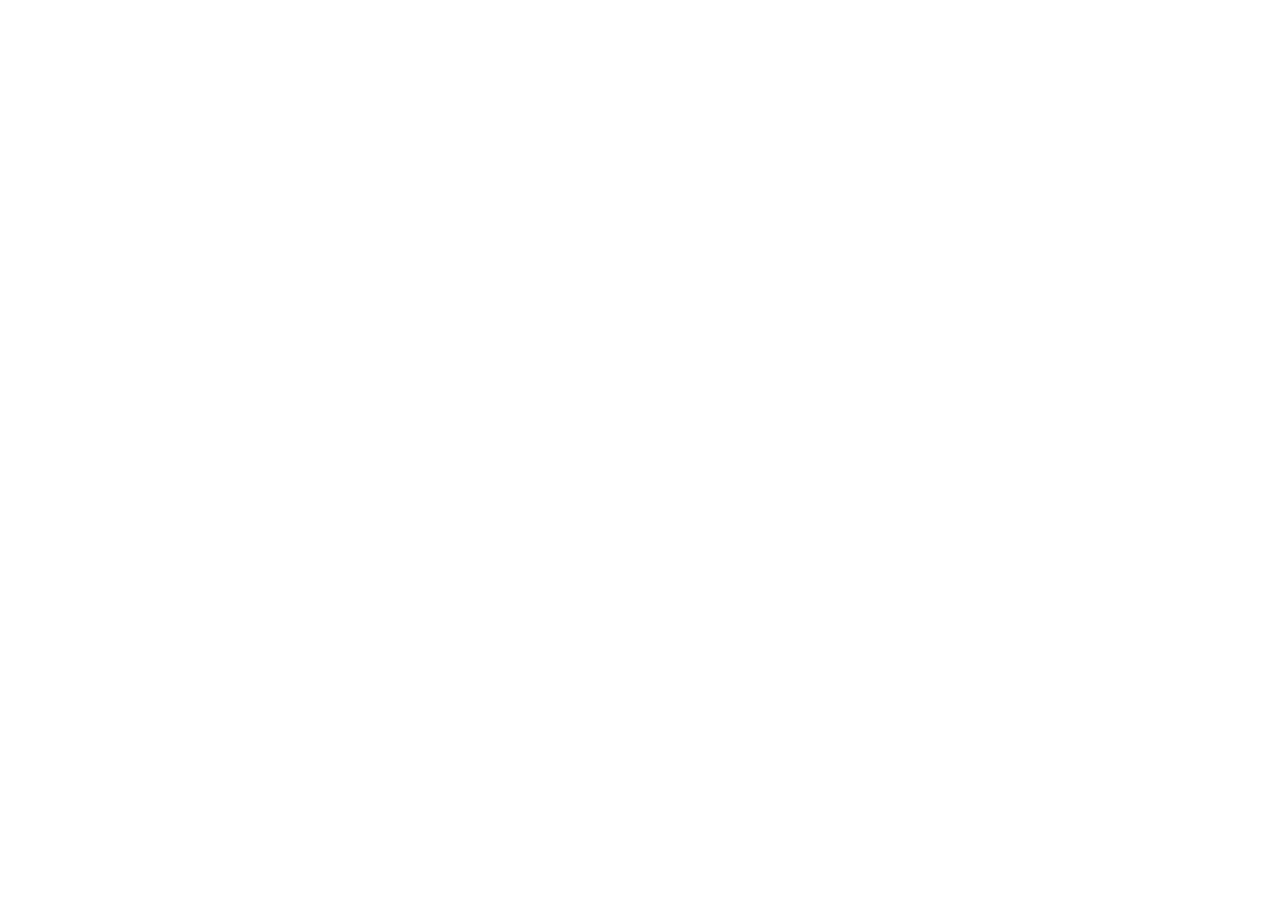
==== admin/index.html @ 62f1ec77 "Μεταφορά του site στη ρίζα του repository Co-Authored-By: Claude Opus 5.5 <noreply@anthropic.com> Cl" ====
<!doctype html>
<html lang="el">
<head>
  <meta charset="utf-8">
  <meta name="viewport" content="width=device-width, initial-scale=1">
  <meta name="robots" content="noindex">
  <title>Διαχείριση υλικού</title>
</head>
<body>
  <script src="https://unpkg.com/@sveltia/cms/dist/sveltia-cms.js"></script>
</body>
</html>
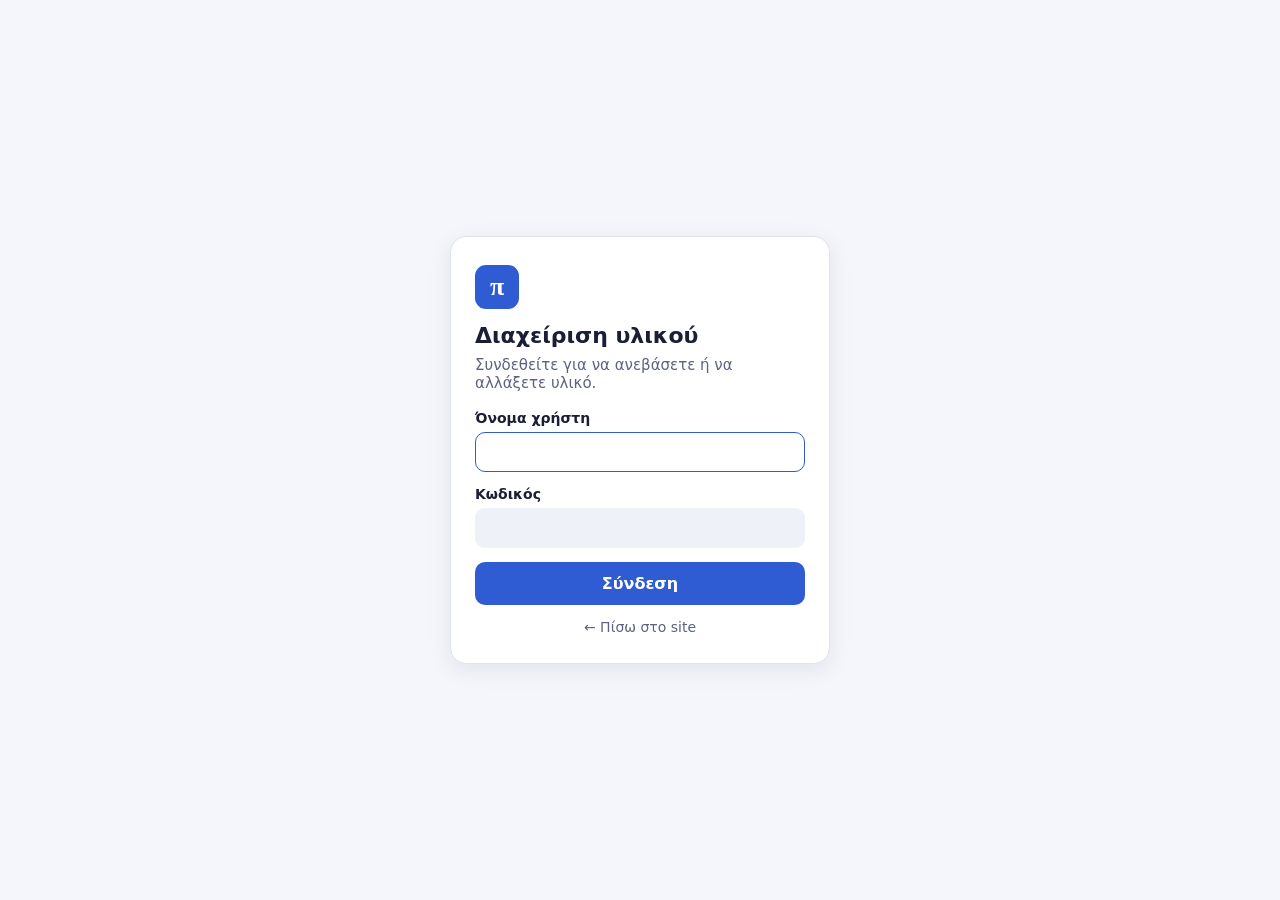
==== commit 0b2e7662: "Σύνδεση διαχείρισης με όνομα χρήστη και κωδικό Το GitHub token αποθηκεύεται κρυπτογραφημένο (PBKDF2 " ====
--- a/admin/index.html
+++ b/admin/index.html
@@ -5,8 +5,83 @@
   <meta name="viewport" content="width=device-width, initial-scale=1">
   <meta name="robots" content="noindex">
   <title>Διαχείριση υλικού</title>
+  <link rel="stylesheet" href="login.css">
 </head>
 <body>
-  <script src="https://unpkg.com/@sveltia/cms/dist/sveltia-cms.js"></script>
+  <main class="login" id="login" hidden>
+    <form class="card" id="form" autocomplete="on">
+      <div class="mark" aria-hidden="true">π</div>
+      <h1>Διαχείριση υλικού</h1>
+      <p class="sub">Συνδεθείτε για να ανεβάσετε ή να αλλάξετε υλικό.</p>
+      <label>Όνομα χρήστη
+        <input id="user" name="username" autocomplete="username" required autocapitalize="none" spellcheck="false">
+      </label>
+      <label>Κωδικός
+        <input id="pass" name="password" type="password" autocomplete="current-password" required>
+      </label>
+      <p class="error" id="error" role="alert" hidden></p>
+      <button type="submit" id="submit">Σύνδεση</button>
+      <a class="back" href="../">← Πίσω στο site</a>
+    </form>
+  </main>
+
+  <script src="auth.js"></script>
+  <script>
+  (function () {
+    "use strict";
+    // Ίδια έκδοση με αυτή που ελέγχθηκε. Μην την αλλάξετε χωρίς δοκιμή.
+    var CMS_SRC = "https://unpkg.com/@sveltia/cms@0.266.0/dist/sveltia-cms.js";
+    var KEY = "sveltia-cms.user";
+    var $ = function (id) { return document.getElementById(id); };
+
+    function hasSession() {
+      try {
+        var u = JSON.parse(localStorage.getItem(KEY) || "null");
+        return !!(u && u.backendName === "github" && u.token);
+      } catch (e) { return false; }
+    }
+    function startCms() {
+      var l = $("login"); if (l) l.remove();
+      document.body.classList.add("cms");
+      var s = document.createElement("script");
+      s.src = CMS_SRC;
+      document.body.appendChild(s);
+    }
+    function showError(msg) {
+      $("error").textContent = msg;
+      $("error").hidden = false;
+    }
+
+    if (hasSession()) { startCms(); return; }
+
+    $("login").hidden = false;
+    $("user").focus();
+
+    $("form").addEventListener("submit", function (e) {
+      e.preventDefault();
+      $("error").hidden = true;
+      var btn = $("submit");
+      btn.disabled = true; btn.textContent = "Σύνδεση…";
+
+      fetch("login.json", { cache: "no-cache" })
+        .then(function (r) {
+          if (!r.ok) throw new Error("nosetup");
+          return r.json();
+        })
+        .then(function (box) { return MathAuth.decrypt(box, $("user").value, $("pass").value); })
+        .then(function (token) {
+          try { localStorage.setItem(KEY, JSON.stringify({ backendName: "github", token: token })); } catch (err) {}
+          if (!hasSession()) throw new Error("storage");
+          startCms();
+        })
+        .catch(function (err) {
+          btn.disabled = false; btn.textContent = "Σύνδεση";
+          if (err && err.message === "nosetup") showError("Η σύνδεση δεν έχει ρυθμιστεί ακόμα.");
+          else if (err && err.message === "storage") showError("Ο browser δεν επιτρέπει αποθήκευση. Δοκιμάστε εκτός ιδιωτικής περιήγησης.");
+          else { showError("Λάθος όνομα χρήστη ή κωδικός."); $("pass").select(); }
+        });
+    });
+  })();
+  </script>
 </body>
 </html>
--- a/admin/login.css
+++ b/admin/login.css
@@ -0,0 +1,43 @@
+:root {
+  --bg: #f4f6fb; --surface: #fff; --surface-2: #eef1f8; --text: #1a1f36; --muted: #5b6380;
+  --border: #dfe3ee; --accent: #2f5bd3; --accent-ink: #fff; --bad: #c4283f; --bad-bg: #fde6ea;
+  --good: #1f8a3b; --good-bg: #e2f5e7;
+}
+@media (prefers-color-scheme: dark) {
+  :root:not([data-theme="light"]) {
+    --bg: #11141f; --surface: #1a1e2c; --surface-2: #252a3b; --text: #e8eaf2; --muted: #a0a7c0;
+    --border: #30364a; --accent: #7d9cff; --accent-ink: #0d1430; --bad: #ff98a9; --bad-bg: #4a1f2a;
+    --good: #7fe09a; --good-bg: #1c3a25;
+  }
+}
+* { box-sizing: border-box; }
+body { margin: 0; font-family: system-ui, -apple-system, "Segoe UI", Roboto, sans-serif; background: var(--bg); color: var(--text); }
+body.cms { background: none; }
+.login { min-height: 100vh; display: grid; place-items: center; padding: 16px; }
+.card {
+  width: 100%; max-width: 380px; background: var(--surface); border: 1px solid var(--border);
+  border-radius: 16px; padding: 28px 24px; box-shadow: 0 6px 24px rgba(20,30,70,.08);
+  display: grid; gap: 14px;
+}
+.mark {
+  width: 44px; height: 44px; border-radius: 11px; display: grid; place-items: center;
+  background: var(--accent); color: var(--accent-ink); font: 600 26px Georgia, serif;
+}
+h1 { margin: 0; font-size: 22px; }
+.sub { margin: -6px 0 4px; color: var(--muted); font-size: 15px; }
+label { display: grid; gap: 6px; font-size: 14px; font-weight: 600; }
+input, textarea {
+  font: inherit; font-weight: 400; color: var(--text); background: var(--surface-2);
+  border: 1px solid transparent; border-radius: 10px; padding: 11px 12px; width: 100%;
+}
+input:focus, textarea:focus { outline: none; border-color: var(--accent); background: var(--surface); }
+button {
+  font: inherit; font-weight: 700; cursor: pointer; border: none; border-radius: 10px;
+  padding: 12px; background: var(--accent); color: var(--accent-ink);
+}
+button:disabled { opacity: .7; cursor: default; }
+.error { margin: 0; padding: 10px 12px; border-radius: 9px; background: var(--bad-bg); color: var(--bad); font-size: 14px; }
+.ok { margin: 0; padding: 10px 12px; border-radius: 9px; background: var(--good-bg); color: var(--good); font-size: 14px; }
+.back { color: var(--muted); font-size: 14px; text-decoration: none; text-align: center; }
+.back:hover { color: var(--accent); }
+.hint { margin: -4px 0 0; color: var(--muted); font-size: 13px; font-weight: 400; }
